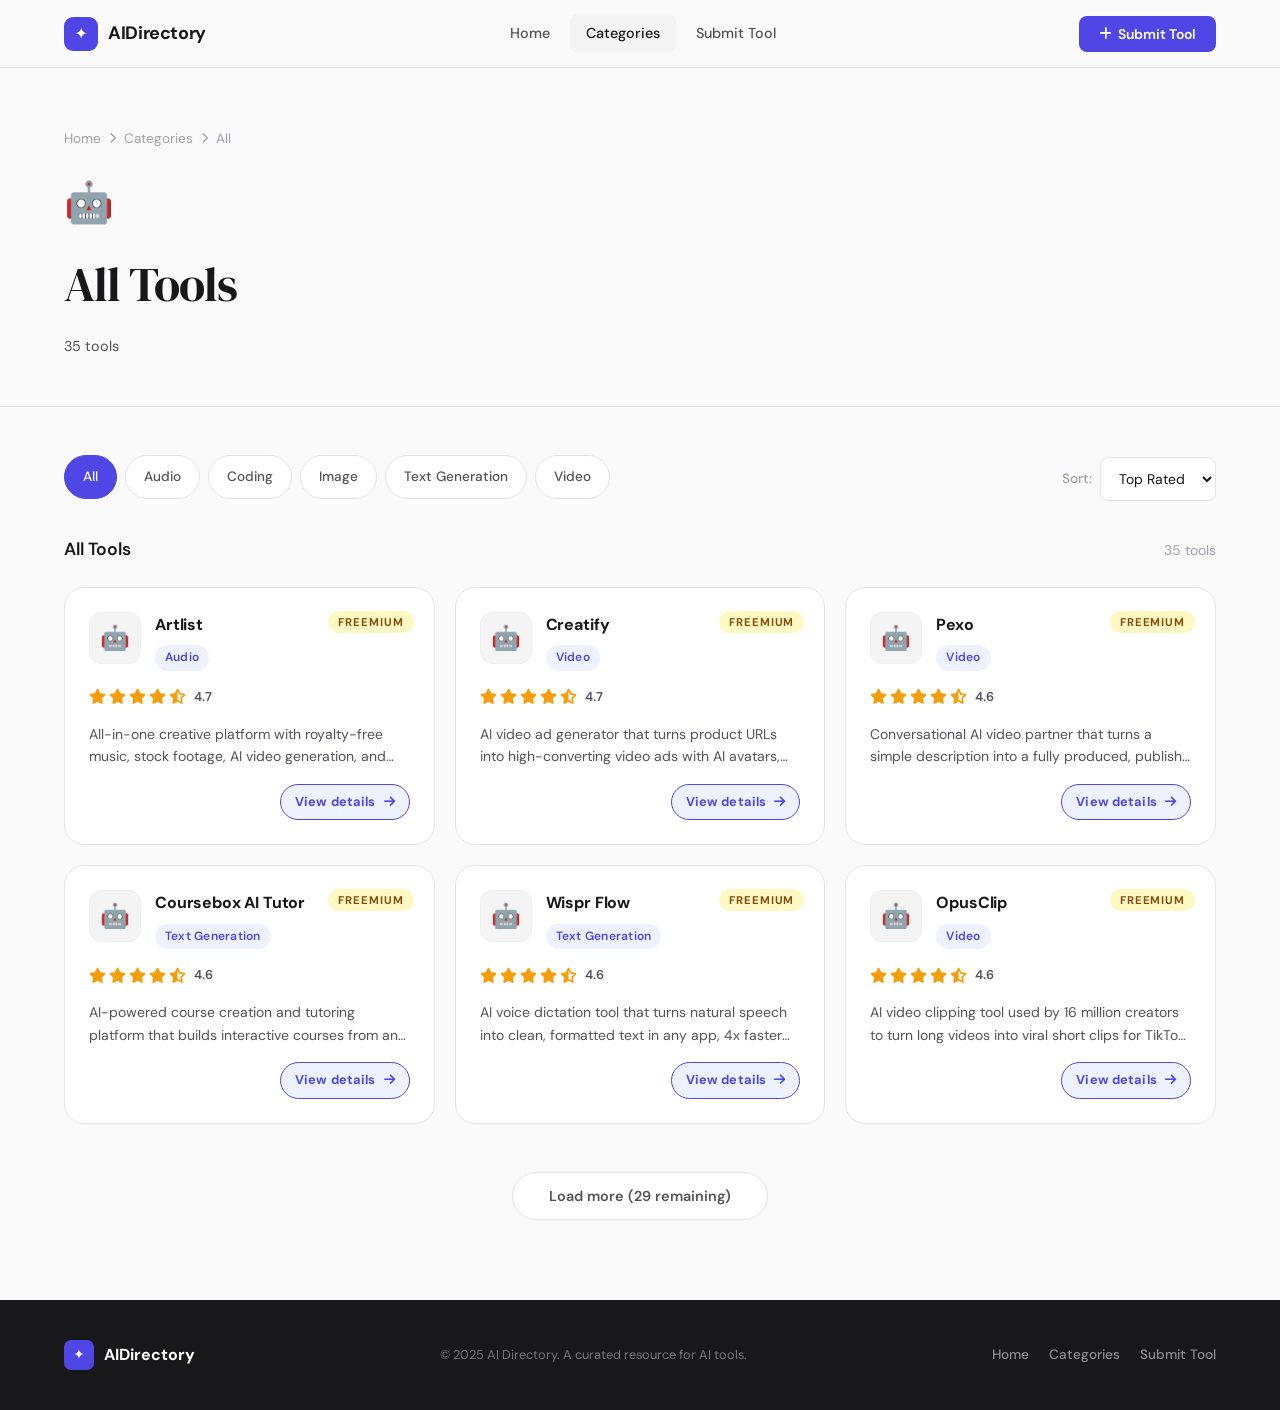
==== category.html @ 71c2d5ac "Add files via upload" ====
<!DOCTYPE html>
<html lang="en">
<head>
  <meta charset="UTF-8" />
  <meta name="viewport" content="width=device-width, initial-scale=1.0" />
  <title>Categories — AI Directory</title>
  <meta name="description" content="Browse AI tools by category: Text Generation, Image, Video, Audio, Coding and more." />
  <link rel="stylesheet" href="style.css" />
  <link rel="stylesheet" href="https://cdnjs.cloudflare.com/ajax/libs/font-awesome/6.5.0/css/all.min.css" crossorigin="anonymous" />
</head>
<body>

<!-- ── NAVIGATION ── -->
<nav class="nav" role="navigation" aria-label="Main navigation">
  <div class="container nav__inner">
    <a href="index.html" class="nav__logo">
      <div class="nav__logo-icon" aria-hidden="true">✦</div>
      <span>AI<strong>Directory</strong></span>
    </a>

    <div class="nav__links" role="menubar">
      <a href="index.html" class="nav__link" role="menuitem">Home</a>
      <a href="category.html" class="nav__link active" role="menuitem">Categories</a>
      <a href="#" class="nav__link btn-submit" role="menuitem">Submit Tool</a>
    </div>

    <div class="nav__actions">
      <button class="btn-submit-nav" aria-label="Submit a tool">
        <i class="fas fa-plus" style="margin-right:6px"></i>Submit Tool
      </button>
      <button class="nav__hamburger" id="hamburger" aria-label="Open menu" aria-expanded="false" aria-controls="mobileMenu">
        <span></span><span></span><span></span>
      </button>
    </div>
  </div>
</nav>

<!-- Mobile Menu -->
<div class="nav__mobile" id="mobileMenu" role="dialog" aria-label="Mobile navigation">
  <ul class="nav__mobile-links">
    <li><a href="index.html" class="nav__mobile-link">Home</a></li>
    <li><a href="category.html" class="nav__mobile-link">Categories</a></li>
    <li><a href="#" class="nav__mobile-link mobile-submit">Submit Tool</a></li>
  </ul>
</div>

<main>
  <!-- ── CATEGORY HERO ── -->
  <section class="category-hero" aria-labelledby="catHeading">
    <div class="container">
      <nav class="breadcrumb" aria-label="Breadcrumb">
        <a href="index.html">Home</a>
        <i class="fas fa-chevron-right" aria-hidden="true"></i>
        <a href="category.html">Categories</a>
        <i class="fas fa-chevron-right" aria-hidden="true"></i>
        <span id="catBreadcrumb" aria-current="page">All</span>
      </nav>

      <div class="category-hero__icon" id="catIcon" aria-hidden="true">🤖</div>
      <h1 class="category-hero__title" id="catHeading catTitle">All Tools</h1>
      <div class="category-hero__meta">
        <span id="catCount" aria-live="polite">Loading…</span>
      </div>
    </div>
  </section>

  <!-- ── FILTERS ── -->
  <section class="filters" aria-label="Filter by category">
    <div class="container">
      <div class="filters__inner">
        <div class="filters__cats" id="categoryNav" role="group" aria-label="Category navigation">
          <!-- Injected by JS -->
        </div>
        <div class="filters__sort">
          <label class="sort-label" for="catSortSelect">Sort:</label>
          <select id="catSortSelect" class="sort-select" aria-label="Sort tools">
            <option value="rating">Top Rated</option>
            <option value="price">Free First</option>
            <option value="name">A – Z</option>
          </select>
        </div>
      </div>
    </div>
  </section>

  <!-- ── GRID ── -->
  <section class="tools-section" aria-label="Category tools">
    <div class="container">
      <div class="section-header">
        <h2 class="section-title" id="catTitle">Tools</h2>
        <span class="section-count" id="catToolCount" aria-live="polite" aria-atomic="true"></span>
      </div>

      <div class="tools-grid" id="categoryGrid" role="list">
        <!-- Rendered by JS -->
      </div>

      <div class="load-more-wrap">
        <button class="btn-load-more hidden" id="catLoadMore">Load more</button>
      </div>
    </div>
  </section>
</main>

<!-- ── FOOTER ── -->
<footer role="contentinfo">
  <div class="container footer__inner">
    <div class="footer__logo">
      <div class="footer__logo-icon" aria-hidden="true">✦</div>
      <span>AI<strong>Directory</strong></span>
    </div>
    <p class="footer__copy">© 2025 AI Directory. A curated resource for AI tools.</p>
    <nav class="footer__links" aria-label="Footer links">
      <a href="index.html" class="footer__link">Home</a>
      <a href="category.html" class="footer__link">Categories</a>
      <a href="#" class="footer__link btn-submit">Submit Tool</a>
    </nav>
  </div>
</footer>

<script src="data.js"></script>
<script src="script.js"></script>
</body>
</html>
---- style.css ----
/* ============================================
   AI TOOL DIRECTORY — STYLESHEET
   Aesthetic: Refined Editorial / Minimal Luxury
   ============================================ */

@import url('https://fonts.googleapis.com/css2?family=DM+Sans:ital,opsz,wght@0,9..40,300;0,9..40,400;0,9..40,500;0,9..40,600;0,9..40,700;1,9..40,300&family=DM+Serif+Display:ital@0;1&display=swap');

/* ── Variables ── */
:root {
  --accent: #4f46e5;
  --accent-light: #eef2ff;
  --accent-dark: #3730a3;
  --accent-glow: rgba(79, 70, 229, 0.15);

  --bg: #fafafa;
  --surface: #ffffff;
  --surface-2: #f4f4f5;
  --border: #e4e4e7;
  --border-light: #f0f0f2;

  --text-primary: #18181b;
  --text-secondary: #52525b;
  --text-muted: #a1a1aa;
  --text-inverse: #ffffff;

  --radius-sm: 8px;
  --radius-md: 12px;
  --radius-lg: 20px;
  --radius-xl: 28px;

  --shadow-sm: 0 1px 3px rgba(0,0,0,0.06), 0 1px 2px rgba(0,0,0,0.04);
  --shadow-md: 0 4px 16px rgba(0,0,0,0.08), 0 2px 4px rgba(0,0,0,0.04);
  --shadow-lg: 0 12px 40px rgba(0,0,0,0.1), 0 4px 12px rgba(0,0,0,0.06);
  --shadow-accent: 0 8px 30px rgba(79, 70, 229, 0.25);

  --transition: 200ms cubic-bezier(0.4, 0, 0.2, 1);
  --transition-slow: 350ms cubic-bezier(0.4, 0, 0.2, 1);

  --font-display: 'DM Serif Display', Georgia, serif;
  --font-body: 'DM Sans', system-ui, -apple-system, sans-serif;

  --container: 1200px;
  --nav-h: 68px;
}

/* ── Reset & Base ── */
*, *::before, *::after { box-sizing: border-box; margin: 0; padding: 0; }

html { scroll-behavior: smooth; -webkit-font-smoothing: antialiased; }

body {
  font-family: var(--font-body);
  background: var(--bg);
  color: var(--text-primary);
  line-height: 1.6;
  min-height: 100vh;
  display: flex;
  flex-direction: column;
}

img { max-width: 100%; display: block; }
a { color: inherit; text-decoration: none; }
button { cursor: pointer; border: none; background: none; font-family: inherit; }
ul { list-style: none; }

/* ── Layout ── */
.container {
  width: 100%;
  max-width: var(--container);
  margin-inline: auto;
  padding-inline: 24px;
}

main { flex: 1; }

/* ── NAVIGATION ── */
.nav {
  position: sticky;
  top: 0;
  z-index: 100;
  height: var(--nav-h);
  background: rgba(250, 250, 250, 0.88);
  backdrop-filter: blur(20px);
  -webkit-backdrop-filter: blur(20px);
  border-bottom: 1px solid var(--border);
  transition: box-shadow var(--transition);
}

.nav.scrolled { box-shadow: var(--shadow-sm); }

.nav__inner {
  height: 100%;
  display: flex;
  align-items: center;
  justify-content: space-between;
  gap: 32px;
}

.nav__logo {
  display: flex;
  align-items: center;
  gap: 10px;
  font-weight: 700;
  font-size: 1.125rem;
  letter-spacing: -0.02em;
  color: var(--text-primary);
  white-space: nowrap;
}

.nav__logo-icon {
  width: 34px;
  height: 34px;
  background: var(--accent);
  border-radius: 9px;
  display: flex;
  align-items: center;
  justify-content: center;
  font-size: 1rem;
  color: white;
  flex-shrink: 0;
}

.nav__links {
  display: flex;
  align-items: center;
  gap: 4px;
  flex: 1;
  justify-content: center;
}

.nav__link {
  padding: 8px 16px;
  border-radius: var(--radius-sm);
  font-size: 0.9rem;
  font-weight: 500;
  color: var(--text-secondary);
  transition: all var(--transition);
}

.nav__link:hover, .nav__link.active {
  color: var(--text-primary);
  background: var(--surface-2);
}

.nav__actions { display: flex; align-items: center; gap: 12px; }

.btn-submit-nav {
  padding: 9px 20px;
  background: var(--accent);
  color: white;
  border-radius: var(--radius-sm);
  font-size: 0.875rem;
  font-weight: 600;
  transition: all var(--transition);
  white-space: nowrap;
}

.btn-submit-nav:hover {
  background: var(--accent-dark);
  transform: translateY(-1px);
  box-shadow: var(--shadow-accent);
}

/* Hamburger */
.nav__hamburger {
  display: none;
  flex-direction: column;
  gap: 5px;
  padding: 8px;
  border-radius: var(--radius-sm);
  transition: background var(--transition);
  min-width: 44px;
  min-height: 44px;
  align-items: center;
  justify-content: center;
}

.nav__hamburger:hover { background: var(--surface-2); }

.nav__hamburger span {
  display: block;
  width: 22px;
  height: 2px;
  background: var(--text-primary);
  border-radius: 2px;
  transition: all var(--transition);
}

.nav__hamburger.open span:nth-child(1) { transform: translateY(7px) rotate(45deg); }
.nav__hamburger.open span:nth-child(2) { opacity: 0; transform: scaleX(0); }
.nav__hamburger.open span:nth-child(3) { transform: translateY(-7px) rotate(-45deg); }

/* Mobile menu */
.nav__mobile {
  display: none;
  position: fixed;
  top: var(--nav-h);
  left: 0;
  right: 0;
  background: var(--surface);
  border-bottom: 1px solid var(--border);
  padding: 16px 24px 24px;
  box-shadow: var(--shadow-md);
  z-index: 99;
  animation: slideDown 200ms ease;
}

@keyframes slideDown {
  from { opacity: 0; transform: translateY(-8px); }
  to { opacity: 1; transform: translateY(0); }
}

.nav__mobile.open { display: block; }

.nav__mobile-links {
  display: flex;
  flex-direction: column;
  gap: 4px;
  margin-bottom: 16px;
}

.nav__mobile-link {
  padding: 12px 16px;
  border-radius: var(--radius-sm);
  font-weight: 500;
  color: var(--text-secondary);
  transition: all var(--transition);
}

.nav__mobile-link:hover { background: var(--surface-2); color: var(--text-primary); }

/* ── HERO ── */
.hero {
  padding: 80px 0 64px;
  text-align: center;
  position: relative;
  overflow: hidden;
}

.hero::before {
  content: '';
  position: absolute;
  inset: 0;
  background: radial-gradient(ellipse 80% 60% at 50% 0%, var(--accent-light) 0%, transparent 70%);
  pointer-events: none;
}

.hero__tag {
  display: inline-flex;
  align-items: center;
  gap: 6px;
  padding: 6px 14px;
  background: var(--accent-light);
  color: var(--accent);
  border-radius: 100px;
  font-size: 0.8rem;
  font-weight: 600;
  letter-spacing: 0.04em;
  text-transform: uppercase;
  margin-bottom: 24px;
}

.hero__title {
  font-family: var(--font-display);
  font-size: clamp(2.5rem, 6vw, 4rem);
  font-weight: 400;
  line-height: 1.1;
  letter-spacing: -0.02em;
  color: var(--text-primary);
  margin-bottom: 20px;
  max-width: 700px;
  margin-inline: auto;
}

.hero__title em {
  font-style: italic;
  color: var(--accent);
}

.hero__subtitle {
  font-size: 1.1rem;
  color: var(--text-secondary);
  max-width: 480px;
  margin-inline: auto;
  margin-bottom: 40px;
  font-weight: 300;
}

.hero__search {
  display: flex;
  align-items: center;
  max-width: 560px;
  margin-inline: auto;
  background: var(--surface);
  border: 1.5px solid var(--border);
  border-radius: var(--radius-xl);
  padding: 6px 6px 6px 20px;
  gap: 12px;
  box-shadow: var(--shadow-md);
  transition: all var(--transition);
}

.hero__search:focus-within {
  border-color: var(--accent);
  box-shadow: 0 0 0 4px var(--accent-glow), var(--shadow-md);
}

.hero__search i {
  color: var(--text-muted);
  font-size: 1rem;
  flex-shrink: 0;
}

.hero__search input {
  flex: 1;
  border: none;
  outline: none;
  font-family: inherit;
  font-size: 0.975rem;
  background: transparent;
  color: var(--text-primary);
  min-width: 0;
}

.hero__search input::placeholder { color: var(--text-muted); }

.hero__search-btn {
  padding: 11px 24px;
  background: var(--accent);
  color: white;
  border-radius: 100px;
  font-size: 0.875rem;
  font-weight: 600;
  transition: all var(--transition);
  white-space: nowrap;
}

.hero__search-btn:hover {
  background: var(--accent-dark);
  transform: translateY(-1px);
}

.hero__stats {
  display: flex;
  align-items: center;
  justify-content: center;
  gap: 40px;
  margin-top: 48px;
}

.hero__stat { text-align: center; }

.hero__stat-num {
  font-family: var(--font-display);
  font-size: 2rem;
  color: var(--text-primary);
  line-height: 1;
}

.hero__stat-label {
  font-size: 0.8rem;
  color: var(--text-muted);
  font-weight: 500;
  margin-top: 4px;
  text-transform: uppercase;
  letter-spacing: 0.06em;
}

.hero__stat-divider {
  width: 1px;
  height: 40px;
  background: var(--border);
}

/* ── FILTERS ── */
.filters {
  padding: 0 0 32px;
  position: relative;
}

.filters__inner {
  display: flex;
  align-items: center;
  gap: 16px;
  flex-wrap: wrap;
}

.filters__cats {
  display: flex;
  align-items: center;
  gap: 8px;
  overflow-x: auto;
  flex: 1;
  padding-bottom: 4px;
  -ms-overflow-style: none;
  scrollbar-width: none;
}
.filters__cats::-webkit-scrollbar { display: none; }

.filter-btn {
  padding: 8px 18px;
  border-radius: 100px;
  font-size: 0.85rem;
  font-weight: 500;
  color: var(--text-secondary);
  background: var(--surface);
  border: 1.5px solid var(--border);
  white-space: nowrap;
  transition: all var(--transition);
  min-height: 44px;
  display: inline-flex;
  align-items: center;
}

.filter-btn:hover {
  border-color: var(--accent);
  color: var(--accent);
  background: var(--accent-light);
}

.filter-btn.active {
  background: var(--accent);
  border-color: var(--accent);
  color: white;
}

.filters__sort {
  display: flex;
  align-items: center;
  gap: 8px;
  flex-shrink: 0;
}

.sort-label {
  font-size: 0.85rem;
  color: var(--text-muted);
  font-weight: 500;
  white-space: nowrap;
}

.sort-select {
  padding: 9px 14px;
  border: 1.5px solid var(--border);
  border-radius: var(--radius-sm);
  font-size: 0.875rem;
  font-family: inherit;
  background: var(--surface);
  color: var(--text-primary);
  outline: none;
  cursor: pointer;
  transition: border-color var(--transition);
  min-height: 44px;
}

.sort-select:focus { border-color: var(--accent); }

/* ── SECTION HEADER ── */
.section-header {
  display: flex;
  align-items: baseline;
  justify-content: space-between;
  margin-bottom: 24px;
  flex-wrap: wrap;
  gap: 8px;
}

.section-title {
  font-size: 1.1rem;
  font-weight: 600;
  color: var(--text-primary);
}

.section-count {
  font-size: 0.875rem;
  color: var(--text-muted);
}

/* ── TOOL GRID ── */
.tools-section { padding-bottom: 80px; }

.tools-grid {
  display: grid;
  grid-template-columns: repeat(3, 1fr);
  gap: 20px;
  margin-bottom: 40px;
}

/* ── TOOL CARD ── */
.tool-card {
  background: var(--surface);
  border: 1.5px solid var(--border);
  border-radius: var(--radius-lg);
  padding: 24px;
  cursor: pointer;
  transition: all var(--transition-slow);
  display: flex;
  flex-direction: column;
  gap: 16px;
  position: relative;
  overflow: hidden;
}

.tool-card::before {
  content: '';
  position: absolute;
  inset: 0;
  background: linear-gradient(135deg, var(--accent-light) 0%, transparent 60%);
  opacity: 0;
  transition: opacity var(--transition-slow);
  pointer-events: none;
}

.tool-card:hover {
  border-color: var(--accent);
  box-shadow: var(--shadow-lg);
  transform: translateY(-3px);
}

.tool-card:hover::before { opacity: 1; }

.card__header {
  display: flex;
  align-items: flex-start;
  gap: 14px;
}

.card__icon {
  width: 52px;
  height: 52px;
  border-radius: var(--radius-md);
  background: var(--surface-2);
  display: flex;
  align-items: center;
  justify-content: center;
  font-size: 1.5rem;
  flex-shrink: 0;
  border: 1px solid var(--border-light);
  transition: background var(--transition);
  overflow: hidden;
}

.card__icon img {
  width: 32px;
  height: 32px;
  object-fit: contain;
  border-radius: 6px;
}

.tool-card:hover .card__icon { background: var(--accent-light); }

.card__meta { flex: 1; min-width: 0; }

.card__name {
  font-size: 1rem;
  font-weight: 700;
  color: var(--text-primary);
  letter-spacing: -0.01em;
  margin-bottom: 6px;
  white-space: nowrap;
  overflow: hidden;
  text-overflow: ellipsis;
}

.card__category-badge {
  display: inline-flex;
  align-items: center;
  gap: 4px;
  font-size: 0.75rem;
  font-weight: 600;
  color: var(--accent);
  background: var(--accent-light);
  padding: 3px 10px;
  border-radius: 100px;
  letter-spacing: 0.02em;
}

.card__pricing {
  position: absolute;
  top: 20px;
  right: 20px;
}

.pricing-badge {
  font-size: 0.7rem;
  font-weight: 700;
  letter-spacing: 0.08em;
  text-transform: uppercase;
  padding: 4px 10px;
  border-radius: 100px;
}

.pricing-badge.free {
  background: #dcfce7;
  color: #16a34a;
}

.pricing-badge.freemium {
  background: #fef9c3;
  color: #854d0e;
}

.pricing-badge.paid {
  background: #fce7f3;
  color: #9d174d;
}

.card__rating {
  display: flex;
  align-items: center;
  gap: 8px;
}

.stars {
  display: flex;
  gap: 3px;
  align-items: center;
}

/* All 5 stars always show */
.star {
  font-size: 0.95rem;
  line-height: 1;
  display: inline-flex;
  align-items: center;
}

/* Filled star — golden yellow */
.star.filled { color: #f59e0b; }

/* Half star — golden yellow */
.star.half { color: #f59e0b; }

/* Empty star — light gray */
.star.empty { color: #d1d5db; }

.rating-num {
  font-size: 0.8rem;
  font-weight: 600;
  color: var(--text-secondary);
}

.card__desc {
  font-size: 0.875rem;
  color: var(--text-secondary);
  line-height: 1.6;
  display: -webkit-box;
  -webkit-line-clamp: 2;
  -webkit-box-orient: vertical;
  overflow: hidden;
  flex: 1;
}

.card__arrow {
  display: flex;
  align-items: center;
  justify-content: flex-end;
  margin-top: auto;
}

.card__arrow-btn {
  display: inline-flex;
  align-items: center;
  gap: 8px;
  font-size: 0.8rem;
  font-weight: 700;
  color: var(--accent);
  background: var(--accent-light);
  padding: 7px 14px;
  border-radius: 100px;
  border: 1.5px solid var(--accent);
  transition: all var(--transition);
  letter-spacing: 0.01em;
}

.tool-card:hover .card__arrow-btn {
  background: var(--accent);
  color: white;
  gap: 12px;
  box-shadow: 0 4px 12px rgba(79,70,229,0.3);
}

/* ── LOAD MORE ── */
.load-more-wrap {
  text-align: center;
  padding-top: 8px;
}

.btn-load-more {
  padding: 13px 36px;
  background: var(--surface);
  border: 1.5px solid var(--border);
  border-radius: 100px;
  font-size: 0.9rem;
  font-weight: 600;
  color: var(--text-secondary);
  transition: all var(--transition);
  min-height: 48px;
}

.btn-load-more:hover {
  border-color: var(--accent);
  color: var(--accent);
  background: var(--accent-light);
  transform: translateY(-1px);
  box-shadow: var(--shadow-sm);
}

/* ── EMPTY STATE ── */
.empty-state {
  grid-column: 1 / -1;
  text-align: center;
  padding: 80px 24px;
  display: flex;
  flex-direction: column;
  align-items: center;
  gap: 12px;
}

.empty-state__icon {
  font-size: 3rem;
  margin-bottom: 8px;
  opacity: 0.5;
}

.empty-state__title {
  font-size: 1.125rem;
  font-weight: 700;
  color: var(--text-primary);
}

.empty-state__desc { font-size: 0.9rem; color: var(--text-muted); }

/* ── CATEGORY PAGE ── */
.category-hero {
  padding: 60px 0 48px;
  border-bottom: 1px solid var(--border);
  margin-bottom: 48px;
}

.breadcrumb {
  display: flex;
  align-items: center;
  gap: 8px;
  font-size: 0.85rem;
  color: var(--text-muted);
  margin-bottom: 20px;
}

.breadcrumb a { color: var(--text-muted); transition: color var(--transition); }
.breadcrumb a:hover { color: var(--accent); }
.breadcrumb i { font-size: 0.7rem; }

.category-hero__icon {
  font-size: 2.5rem;
  margin-bottom: 12px;
}

.category-hero__title {
  font-family: var(--font-display);
  font-size: clamp(2rem, 5vw, 3rem);
  font-weight: 400;
  letter-spacing: -0.02em;
  margin-bottom: 12px;
}

.category-hero__meta {
  display: flex;
  align-items: center;
  gap: 16px;
  font-size: 0.9rem;
  color: var(--text-secondary);
}

/* ── TOOL DETAIL PAGE ── */
.detail-hero {
  padding: 60px 0 48px;
  background: linear-gradient(180deg, var(--accent-light) 0%, transparent 100%);
  margin-bottom: 0;
}

.detail-hero__inner {
  display: grid;
  grid-template-columns: 1fr auto;
  gap: 48px;
  align-items: start;
}

.detail-hero__icon {
  width: 80px;
  height: 80px;
  border-radius: var(--radius-lg);
  background: var(--surface);
  border: 1.5px solid var(--border);
  display: flex;
  align-items: center;
  justify-content: center;
  font-size: 2.2rem;
  margin-bottom: 20px;
  box-shadow: var(--shadow-sm);
  overflow: hidden;
}

.detail-hero__icon img {
  width: 48px;
  height: 48px;
  object-fit: contain;
  border-radius: 8px;
}

.detail-hero__title {
  font-family: var(--font-display);
  font-size: clamp(2rem, 5vw, 3rem);
  font-weight: 400;
  letter-spacing: -0.02em;
  margin-bottom: 16px;
  color: var(--text-primary);
}

.detail-hero__badges {
  display: flex;
  align-items: center;
  gap: 12px;
  flex-wrap: wrap;
  margin-bottom: 20px;
}

.detail-hero__rating {
  display: flex;
  align-items: center;
  gap: 8px;
}

/* Bigger stars on detail page */
.detail-hero__rating .star {
  font-size: 1.4rem;
}

.detail-hero__actions { display: flex; flex-direction: column; gap: 12px; align-items: flex-end; }

.btn-visit {
  display: inline-flex;
  align-items: center;
  gap: 8px;
  padding: 14px 28px;
  background: var(--accent);
  color: white;
  border-radius: var(--radius-md);
  font-size: 0.95rem;
  font-weight: 600;
  transition: all var(--transition);
  white-space: nowrap;
}

.btn-visit:hover {
  background: var(--accent-dark);
  transform: translateY(-2px);
  box-shadow: var(--shadow-accent);
}

.btn-back {
  display: inline-flex;
  align-items: center;
  gap: 6px;
  font-size: 0.85rem;
  font-weight: 500;
  color: var(--text-muted);
  padding: 8px 16px;
  border-radius: var(--radius-sm);
  transition: all var(--transition);
  border: 1.5px solid var(--border);
  background: var(--surface);
}

.btn-back:hover { color: var(--accent); border-color: var(--accent); background: var(--accent-light); }

/* Detail Content */
.detail-content {
  display: grid;
  grid-template-columns: 2fr 1fr;
  gap: 48px;
  padding: 48px 0 80px;
  align-items: start;
}

.detail-section {
  margin-bottom: 40px;
}

.detail-section:last-child { margin-bottom: 0; }

.detail-section-title {
  font-size: 0.75rem;
  font-weight: 700;
  letter-spacing: 0.1em;
  text-transform: uppercase;
  color: var(--text-muted);
  margin-bottom: 16px;
}

.detail-description {
  font-size: 1rem;
  line-height: 1.8;
  color: var(--text-secondary);
}

.features-list {
  display: flex;
  flex-direction: column;
  gap: 10px;
}

.feature-item {
  display: flex;
  align-items: center;
  gap: 12px;
  font-size: 0.9rem;
  color: var(--text-secondary);
  padding: 12px 16px;
  background: var(--surface-2);
  border-radius: var(--radius-md);
  border: 1px solid var(--border-light);
}

.feature-item i {
  color: var(--accent);
  font-size: 0.85rem;
  flex-shrink: 0;
  width: 16px;
  text-align: center;
}

/* Detail sidebar */
.detail-sidebar {
  position: sticky;
  top: calc(var(--nav-h) + 24px);
  display: flex;
  flex-direction: column;
  gap: 24px;
}

.sidebar-card {
  background: var(--surface);
  border: 1.5px solid var(--border);
  border-radius: var(--radius-lg);
  padding: 24px;
}

.sidebar-card-title {
  font-size: 0.75rem;
  font-weight: 700;
  letter-spacing: 0.1em;
  text-transform: uppercase;
  color: var(--text-muted);
  margin-bottom: 16px;
}

.info-row {
  display: flex;
  align-items: center;
  justify-content: space-between;
  padding: 10px 0;
  border-bottom: 1px solid var(--border-light);
  font-size: 0.875rem;
}

.info-row:last-child { border-bottom: none; }
.info-row__label { color: var(--text-muted); font-weight: 500; }
.info-row__val { color: var(--text-primary); font-weight: 600; }

/* Similar Tools */
.similar-grid {
  display: flex;
  flex-direction: column;
  gap: 12px;
}

.similar-card {
  display: flex;
  align-items: center;
  gap: 14px;
  padding: 14px;
  background: var(--surface-2);
  border: 1px solid var(--border-light);
  border-radius: var(--radius-md);
  cursor: pointer;
  transition: all var(--transition);
}

.similar-card:hover {
  border-color: var(--accent);
  background: var(--accent-light);
}

.similar-card__icon {
  width: 40px;
  height: 40px;
  border-radius: var(--radius-sm);
  background: var(--surface);
  display: flex;
  align-items: center;
  justify-content: center;
  font-size: 1.2rem;
  flex-shrink: 0;
  border: 1px solid var(--border);
  overflow: hidden;
}

.similar-card__icon img {
  width: 26px;
  height: 26px;
  object-fit: contain;
  border-radius: 4px;
}

.similar-card__info { flex: 1; min-width: 0; }

.similar-card__name {
  font-size: 0.875rem;
  font-weight: 600;
  color: var(--text-primary);
  margin-bottom: 2px;
}

.similar-card__rating { font-size: 0.75rem; color: var(--text-muted); }

/* ── FOOTER ── */
footer {
  background: var(--text-primary);
  color: var(--text-inverse);
  padding: 40px 0;
}

.footer__inner {
  display: flex;
  align-items: center;
  justify-content: space-between;
  gap: 24px;
  flex-wrap: wrap;
}

.footer__logo {
  display: flex;
  align-items: center;
  gap: 10px;
  font-weight: 700;
  font-size: 1rem;
}

.footer__logo-icon {
  width: 30px;
  height: 30px;
  background: var(--accent);
  border-radius: 7px;
  display: flex;
  align-items: center;
  justify-content: center;
  font-size: 0.85rem;
}

.footer__copy {
  font-size: 0.8rem;
  color: rgba(255,255,255,0.4);
  text-align: center;
}

.footer__links {
  display: flex;
  gap: 20px;
}

.footer__link {
  font-size: 0.85rem;
  color: rgba(255,255,255,0.5);
  font-weight: 500;
  transition: color var(--transition);
}

.footer__link:hover { color: rgba(255,255,255,0.9); }

/* ── ANIMATIONS ── */
@keyframes fadeInUp {
  from { opacity: 0; transform: translateY(16px); }
  to { opacity: 1; transform: translateY(0); }
}

.tool-card { animation: fadeInUp 300ms ease both; }
.tool-card:nth-child(1) { animation-delay: 0ms; }
.tool-card:nth-child(2) { animation-delay: 40ms; }
.tool-card:nth-child(3) { animation-delay: 80ms; }
.tool-card:nth-child(4) { animation-delay: 120ms; }
.tool-card:nth-child(5) { animation-delay: 160ms; }
.tool-card:nth-child(6) { animation-delay: 200ms; }

/* ── NOT FOUND ── */
.not-found {
  text-align: center;
  padding: 120px 24px;
}

.not-found__code {
  font-family: var(--font-display);
  font-size: 6rem;
  color: var(--border);
  line-height: 1;
  margin-bottom: 16px;
}

.not-found__title {
  font-size: 1.5rem;
  font-weight: 700;
  margin-bottom: 12px;
}

.not-found__desc {
  color: var(--text-muted);
  margin-bottom: 32px;
}

.btn-primary {
  display: inline-flex;
  align-items: center;
  gap: 8px;
  padding: 13px 28px;
  background: var(--accent);
  color: white;
  border-radius: var(--radius-md);
  font-size: 0.95rem;
  font-weight: 600;
  transition: all var(--transition);
}

.btn-primary:hover {
  background: var(--accent-dark);
  transform: translateY(-1px);
  box-shadow: var(--shadow-accent);
}

/* ── FOCUS STATES (Accessibility) ── */
:focus-visible {
  outline: 2px solid var(--accent);
  outline-offset: 3px;
  border-radius: 4px;
}

/* ── RESPONSIVE ── */
@media (max-width: 1024px) {
  .tools-grid { grid-template-columns: repeat(2, 1fr); }
  .detail-content { grid-template-columns: 1fr; gap: 32px; }
  .detail-sidebar { position: static; }
  .detail-hero__inner { grid-template-columns: 1fr; gap: 24px; }
  .detail-hero__actions { align-items: flex-start; }
}

@media (max-width: 768px) {
  .nav__links, .nav__actions .btn-submit-nav { display: none; }
  .nav__hamburger { display: flex; }

  .hero { padding: 48px 0 40px; }
  .hero__stats { gap: 24px; }
  .hero__stat-num { font-size: 1.5rem; }

  .filters__inner { flex-wrap: nowrap; align-items: center; }
  .filters__sort { flex-shrink: 0; }

  .tools-grid { grid-template-columns: 1fr; }

  .category-hero { padding: 40px 0 32px; }
  .section-header { flex-direction: column; align-items: flex-start; }

  .footer__inner { flex-direction: column; text-align: center; }
  .footer__links { justify-content: center; }
}

@media (max-width: 480px) {
  .container { padding-inline: 16px; }
  .hero__search { padding: 6px 6px 6px 14px; }
  .hero__search-btn { padding: 10px 16px; font-size: 0.8rem; }
  .hero__stats { display: none; }
  .tool-card { padding: 18px; }
}

/* ── UTILITY ── */
.hidden { display: none !important; }
.sr-only {
  position: absolute;
  width: 1px; height: 1px;
  padding: 0; margin: -1px;
  overflow: hidden; clip: rect(0,0,0,0);
  border: 0;
}
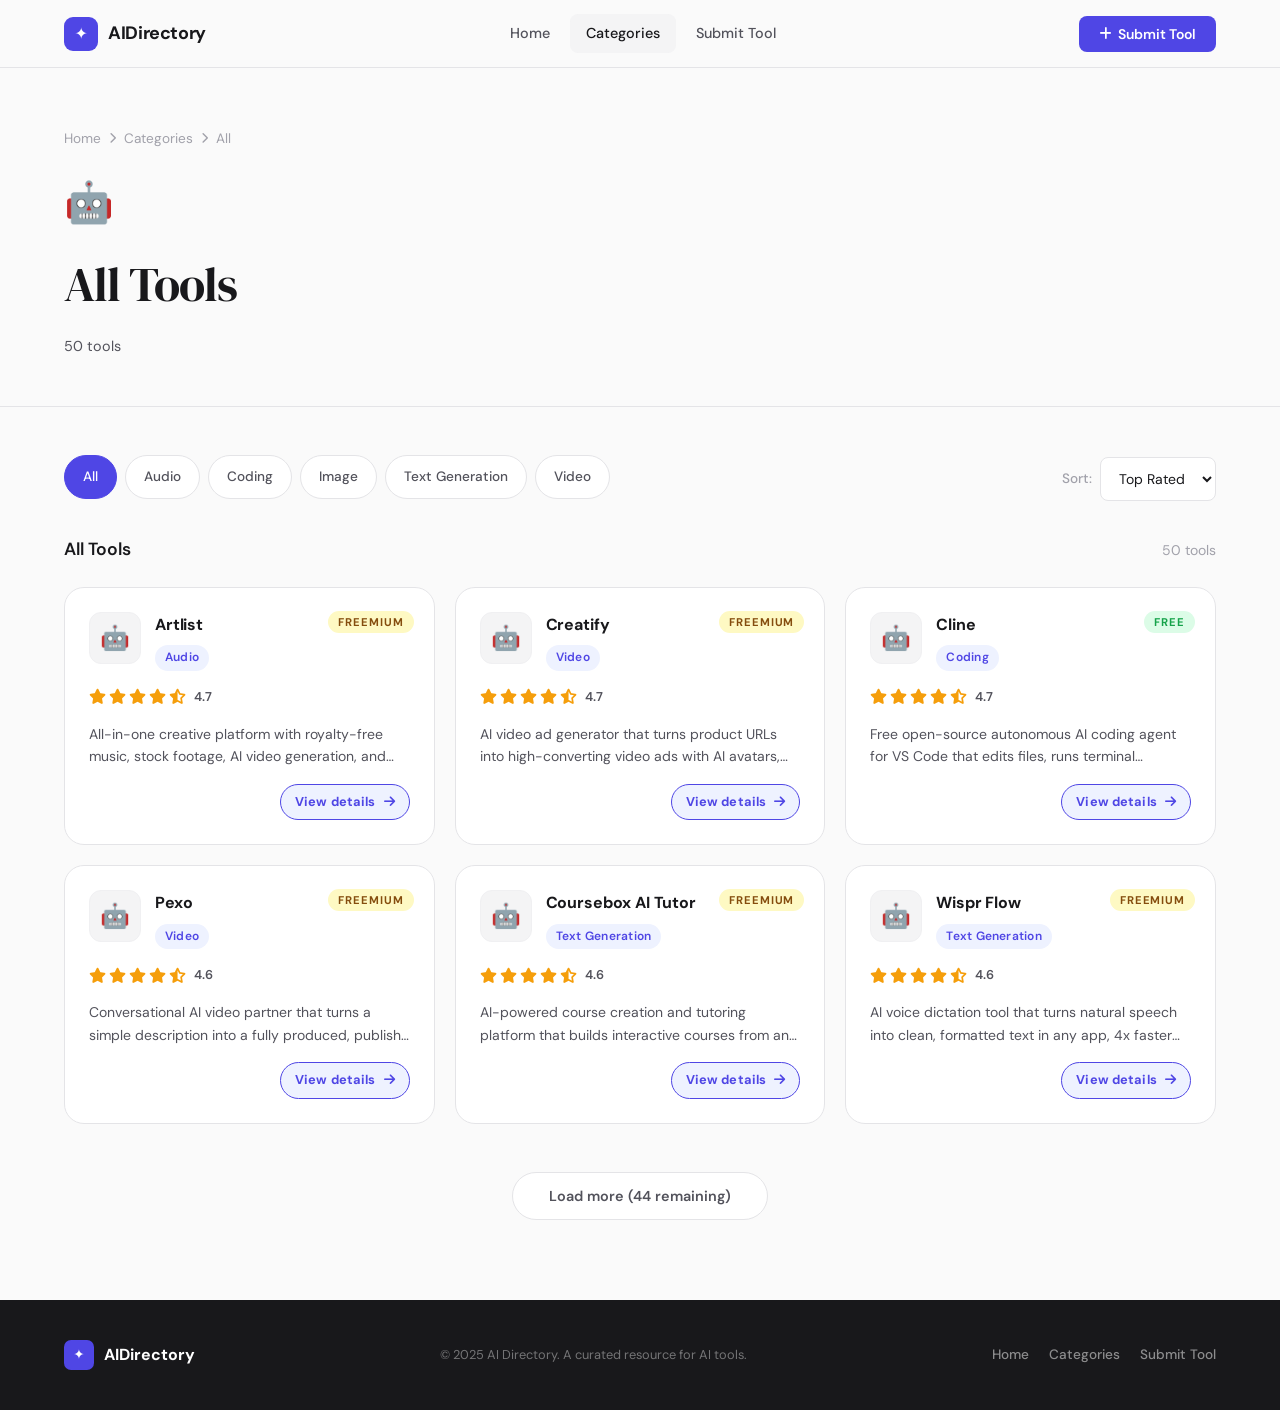
==== commit 53282a0e: "Update category.html" ====
--- a/category.html
+++ b/category.html
@@ -5,6 +5,16 @@
   <meta name="viewport" content="width=device-width, initial-scale=1.0" />
   <title>Categories — AI Directory</title>
   <meta name="description" content="Browse AI tools by category: Text Generation, Image, Video, Audio, Coding and more." />
+
+  <!-- Google Analytics -->
+  <script async src="https://www.googletagmanager.com/gtag/js?id=G-E45DKPYH9H"></script>
+  <script>
+    window.dataLayer = window.dataLayer || [];
+    function gtag(){dataLayer.push(arguments);}
+    gtag('js', new Date());
+    gtag('config', 'G-E45DKPYH9H');
+  </script>
+
   <link rel="stylesheet" href="style.css" />
   <link rel="stylesheet" href="https://cdnjs.cloudflare.com/ajax/libs/font-awesome/6.5.0/css/all.min.css" crossorigin="anonymous" />
 </head>
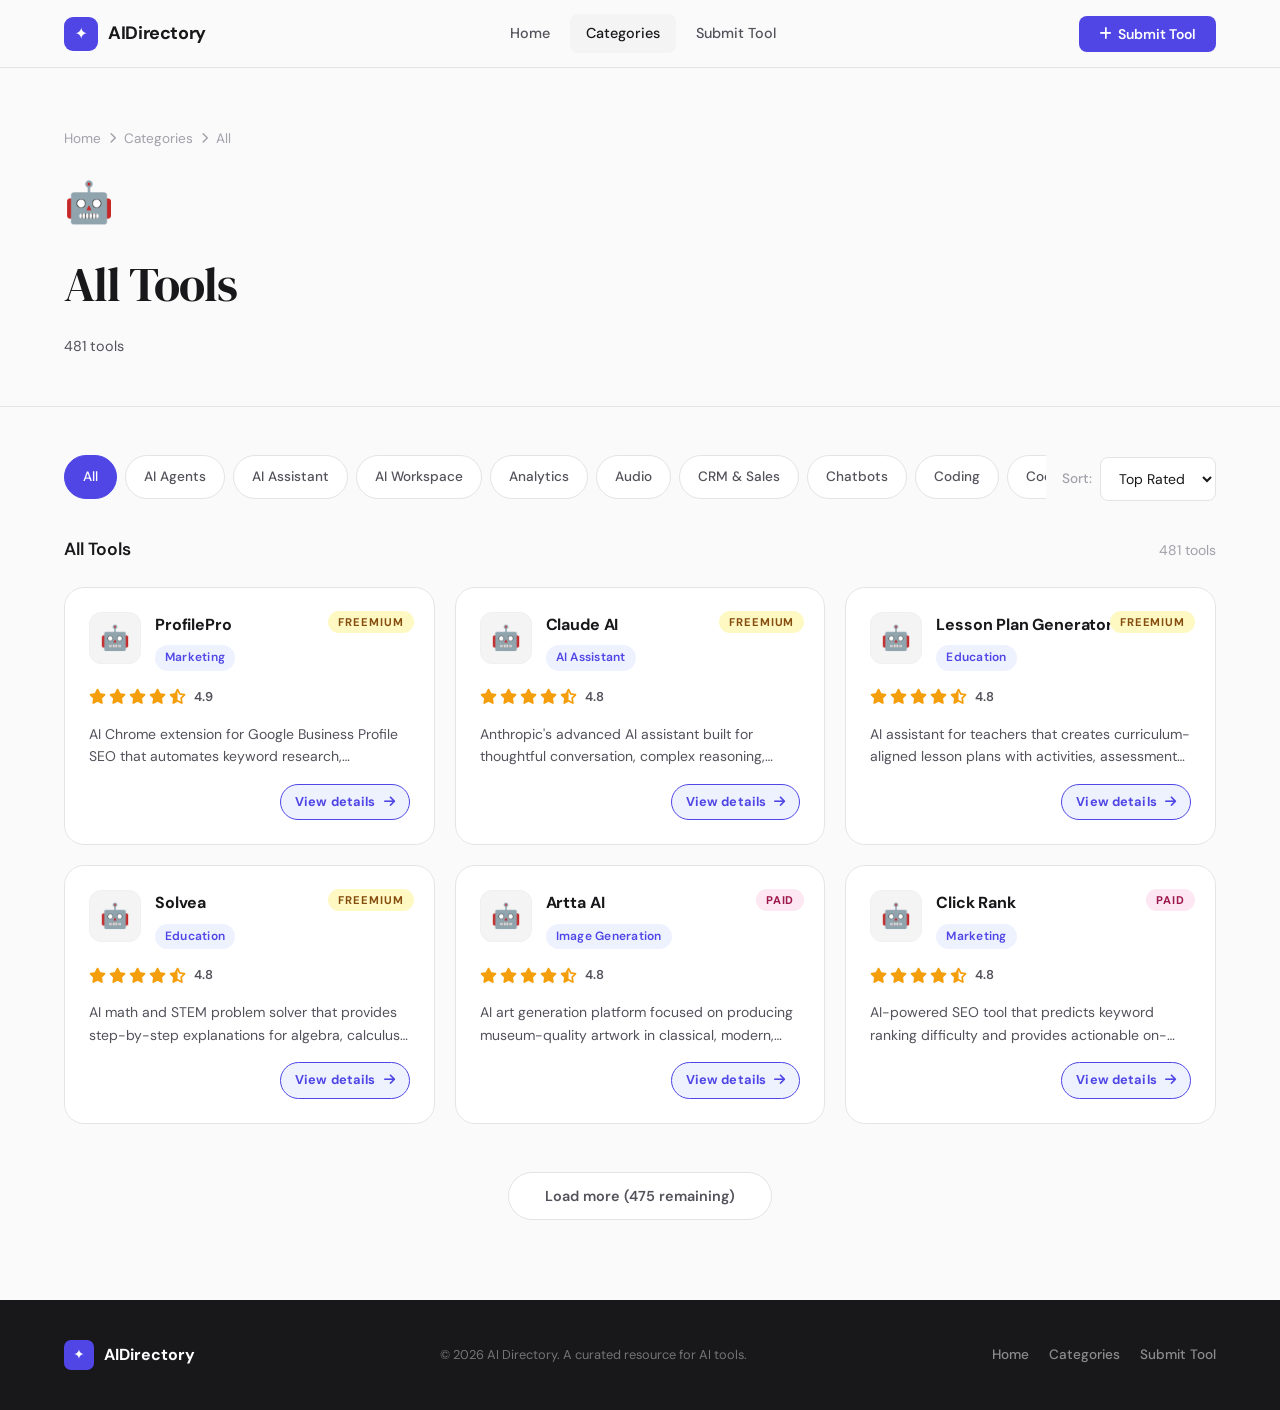
==== commit 966c7ac0: "Update category.html" ====
--- a/category.html
+++ b/category.html
@@ -119,7 +119,7 @@
       <div class="footer__logo-icon" aria-hidden="true">✦</div>
       <span>AI<strong>Directory</strong></span>
     </div>
-    <p class="footer__copy">© 2025 AI Directory. A curated resource for AI tools.</p>
+    <p class="footer__copy">© 2026 AI Directory. A curated resource for AI tools.</p>
     <nav class="footer__links" aria-label="Footer links">
       <a href="index.html" class="footer__link">Home</a>
       <a href="category.html" class="footer__link">Categories</a>
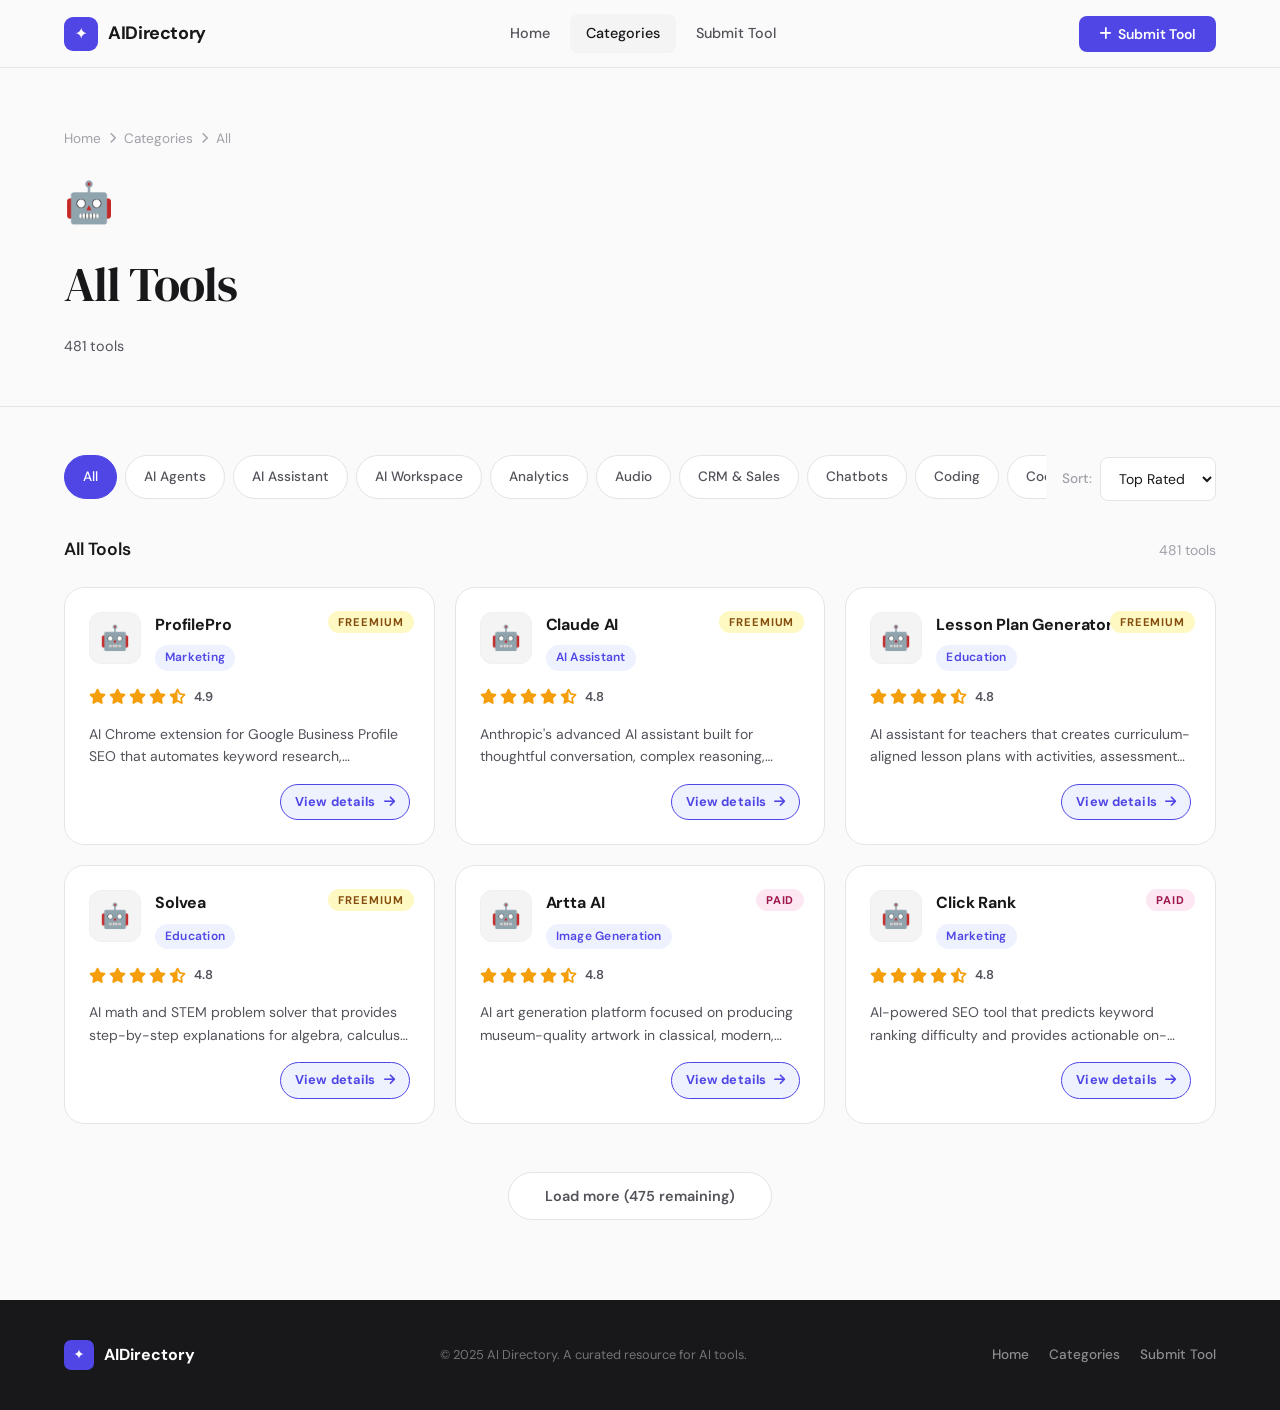
==== commit 83031495: "Update category.html" ====
--- a/category.html
+++ b/category.html
@@ -5,6 +5,13 @@
   <meta name="viewport" content="width=device-width, initial-scale=1.0" />
   <title>Categories — AI Directory</title>
   <meta name="description" content="Browse AI tools by category: Text Generation, Image, Video, Audio, Coding and more." />
+
+  <!-- Favicon -->
+  <link rel="icon" type="image/png" sizes="32x32" href="favicon-32x32.png" />
+  <link rel="icon" type="image/png" sizes="16x16" href="favicon-16x16.png" />
+  <link rel="apple-touch-icon" sizes="180x180" href="apple-touch-icon.png" />
+  <link rel="icon" href="favicon.ico" />
+
 
   <!-- Google Analytics -->
   <script async src="https://www.googletagmanager.com/gtag/js?id=G-E45DKPYH9H"></script>
@@ -119,7 +126,7 @@
       <div class="footer__logo-icon" aria-hidden="true">✦</div>
       <span>AI<strong>Directory</strong></span>
     </div>
-    <p class="footer__copy">© 2026 AI Directory. A curated resource for AI tools.</p>
+    <p class="footer__copy">© 2025 AI Directory. A curated resource for AI tools.</p>
     <nav class="footer__links" aria-label="Footer links">
       <a href="index.html" class="footer__link">Home</a>
       <a href="category.html" class="footer__link">Categories</a>
@@ -131,4 +138,4 @@
 <script src="data.js"></script>
 <script src="script.js"></script>
 </body>
-</html>
+</html>  
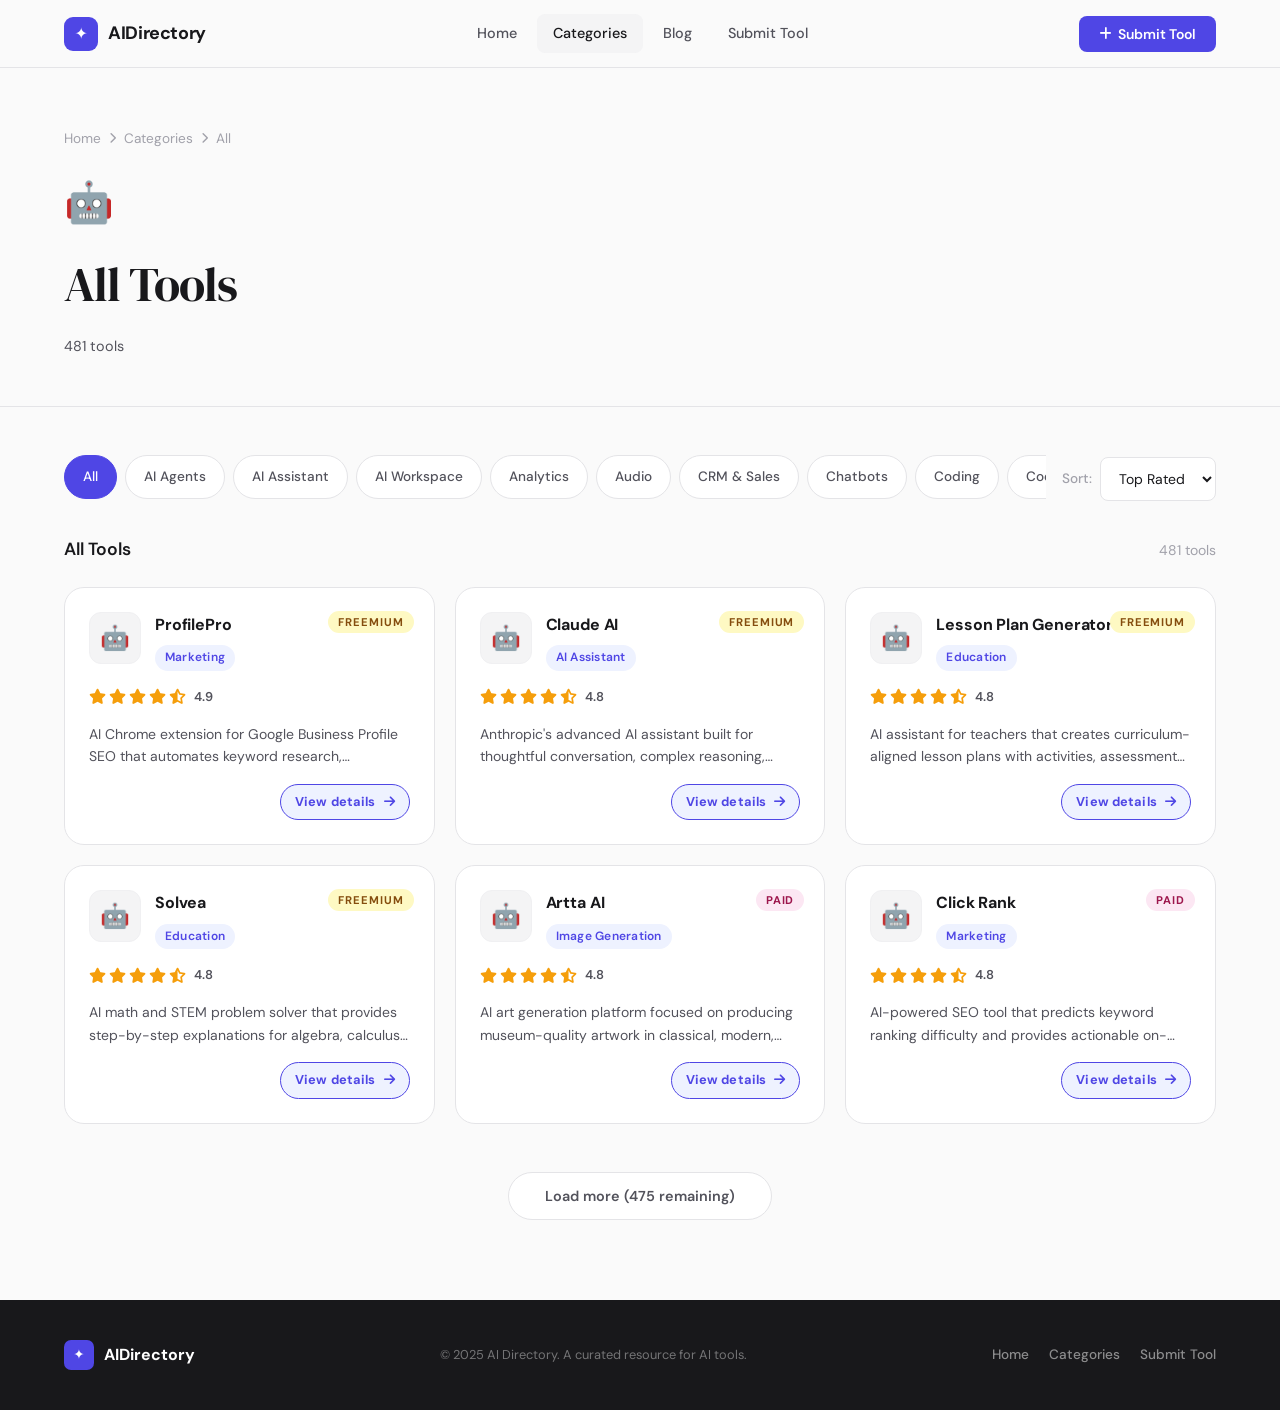
==== commit eaa9b39b: "Update category.html" ====
--- a/category.html
+++ b/category.html
@@ -38,6 +38,7 @@
     <div class="nav__links" role="menubar">
       <a href="index.html" class="nav__link" role="menuitem">Home</a>
       <a href="category.html" class="nav__link active" role="menuitem">Categories</a>
+      <a href="blog.html" class="nav__link" role="menuitem">Blog</a>
       <a href="#" class="nav__link btn-submit" role="menuitem">Submit Tool</a>
     </div>
 
@@ -57,6 +58,7 @@
   <ul class="nav__mobile-links">
     <li><a href="index.html" class="nav__mobile-link">Home</a></li>
     <li><a href="category.html" class="nav__mobile-link">Categories</a></li>
+    <li><a href="blog.html" class="nav__mobile-link">Blog</a></li>
     <li><a href="#" class="nav__mobile-link mobile-submit">Submit Tool</a></li>
   </ul>
 </div>
@@ -138,4 +140,4 @@
 <script src="data.js"></script>
 <script src="script.js"></script>
 </body>
-</html>  
+</html>
